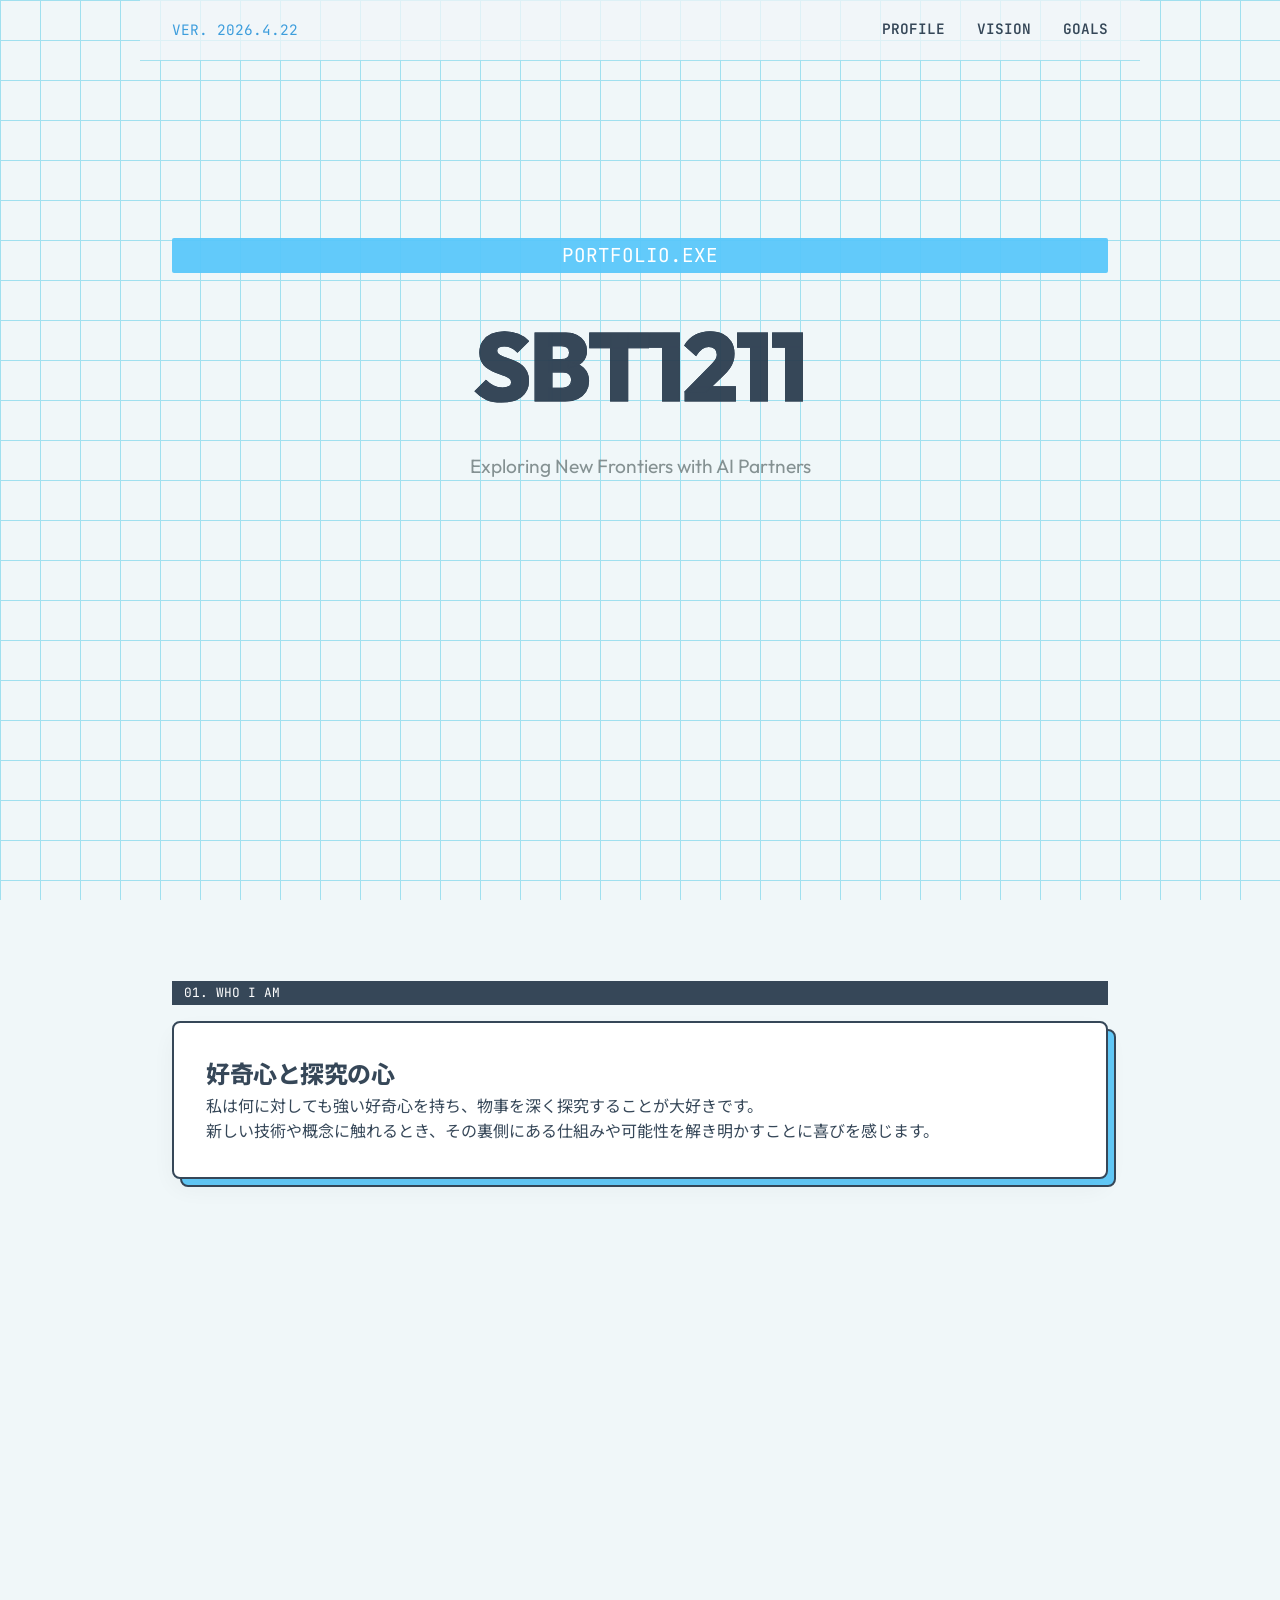
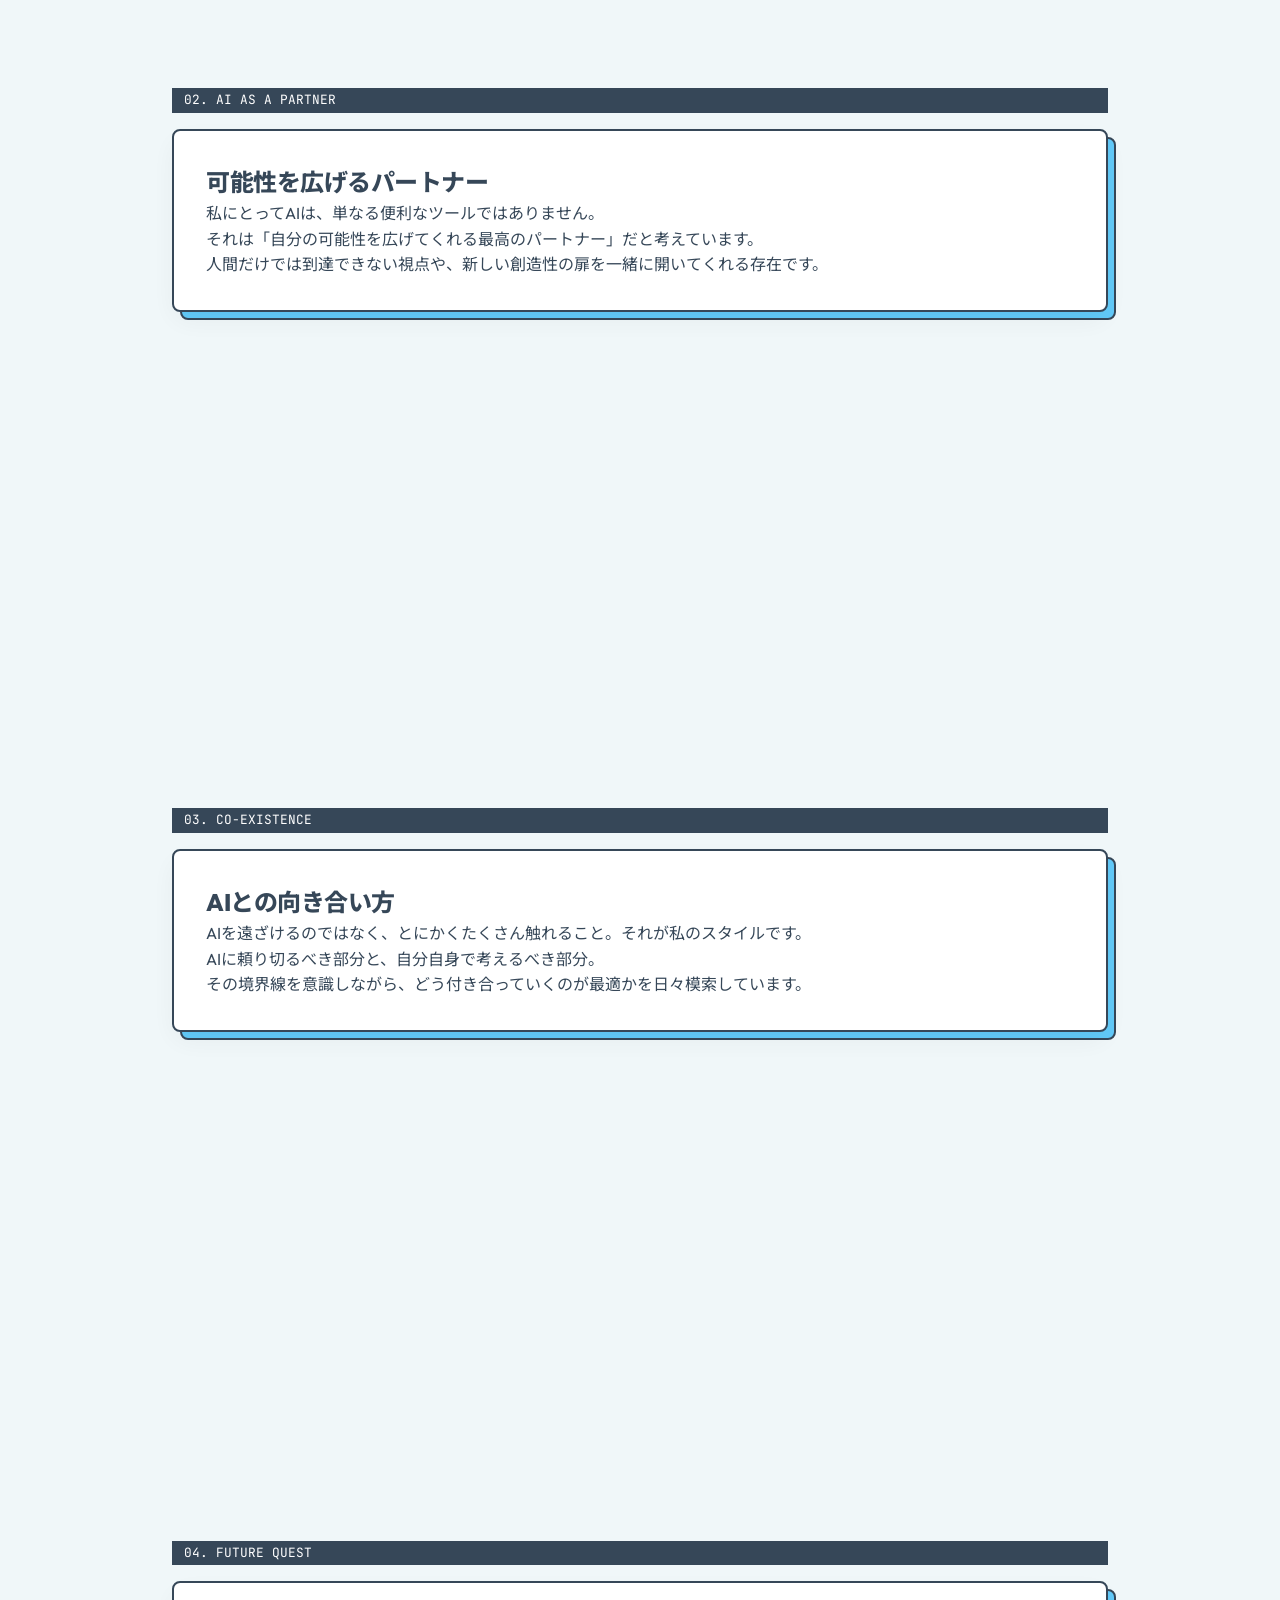
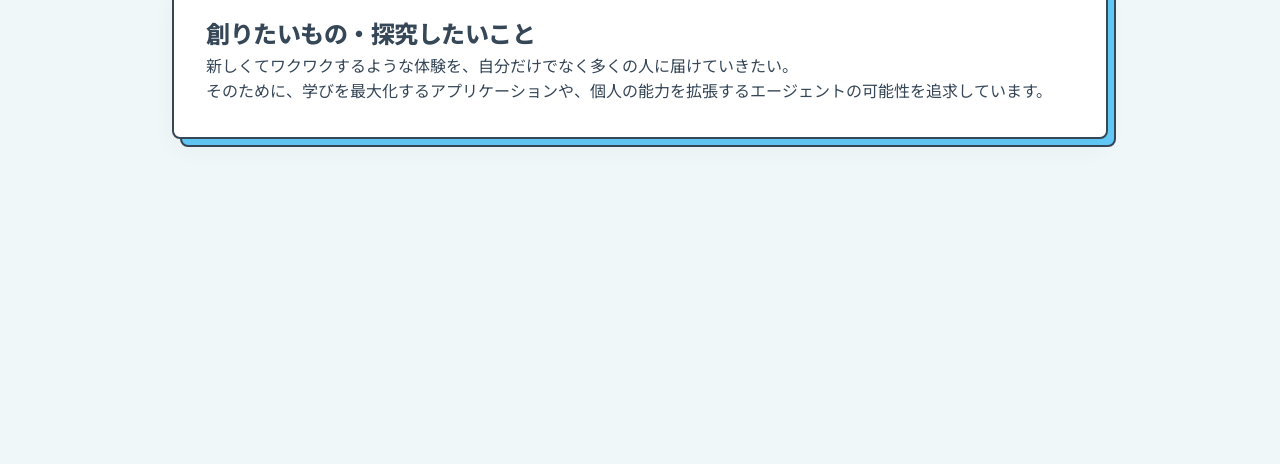
==== index.html @ 9dcd373a "Initial commit" ====
<!DOCTYPE html>
<html lang="ja">
<head>
    <meta charset="UTF-8">
    <meta name="viewport" content="width=device-width, initial-scale=1.0">
    <title>sbt1211 | Exploring the Future with AI</title>
    <link rel="stylesheet" href="index.css">
</head>
<body>

    <nav class="container">
        <div class="nav-inner">
            <span class="mono">VER. 2026.4.22</span>
            <div class="nav-links">
                <a href="#profile" class="mono">PROFILE</a>
                <a href="#vision" class="mono">VISION</a>
                <a href="#goals" class="mono">GOALS</a>
            </div>
        </div>
    </nav>

    <main class="container">
        <!-- Hero Section -->
        <section class="hero reveal">
            <p class="mono">PORTFOLIO.EXE</p>
            <h1>sbt1211</h1>
            <p>Exploring New Frontiers with AI Partners</p>
        </section>

        <!-- Profile Section -->
        <section id="profile" class="reveal">
            <div class="section-tag mono">01. Who I Am</div>
            <div class="card">
                <h2>好奇心と探究の心</h2>
                <p>
                    私は何に対しても強い好奇心を持ち、物事を深く探究することが大好きです。<br>
                    新しい技術や概念に触れるとき、その裏側にある仕組みや可能性を解き明かすことに喜びを感じます。
                </p>
            </div>
        </section>

        <!-- AI Vision Section -->
        <section id="vision" class="reveal">
            <div class="section-tag mono">02. AI as a Partner</div>
            <div class="card">
                <h2>可能性を広げるパートナー</h2>
                <p>
                    私にとってAIは、単なる便利なツールではありません。<br>
                    それは「自分の可能性を広げてくれる最高のパートナー」だと考えています。<br>
                    人間だけでは到達できない視点や、新しい創造性の扉を一緒に開いてくれる存在です。
                </p>
            </div>
        </section>

        <!-- Interaction Section -->
        <section id="interaction" class="reveal">
            <div class="section-tag mono">03. Co-existence</div>
            <div class="card">
                <h2>AIとの向き合い方</h2>
                <p>
                    AIを遠ざけるのではなく、とにかくたくさん触れること。それが私のスタイルです。<br>
                    AIに頼り切るべき部分と、自分自身で考えるべき部分。<br>
                    その境界線を意識しながら、どう付き合っていくのが最適かを日々模索しています。
                </p>
            </div>
        </section>

        <!-- Goals Section -->
        <section id="goals" class="reveal">
            <div class="section-tag mono">04. Future Quest</div>
            <div class="card">
                <h2>創りたいもの・探究したいこと</h2>
                <p>
                    新しくてワクワクするような体験を、自分だけでなく多くの人に届けていきたい。<br>
                    そのために、学びを最大化するアプリケーションや、個人の能力を拡張するエージェントの可能性を追求しています。
                </p>
            </div>
        </section>
    </main>

    <footer class="container reveal">
        <p class="mono">© 2026 sbt1211 // STAY CURIOUS.</p>
    </footer>

    <script src="main.js"></script>
</body>
</html>
---- index.css ----
@import url('https://fonts.googleapis.com/css2?family=Outfit:wght@300;400;600;800&family=Noto+Sans+JP:wght@300;400;700&family=JetBrains+Mono&display=swap');

:root {
    /* Color Palette */
    --primary: #5ac8fa; /* 明るい水色 */
    --primary-light: #a0e0ef;
    --primary-dark: #3498db;
    --bg-color: #f0f7f9;
    --card-bg: #ffffff;
    --text-main: #2c3e50;
    --text-muted: #7f8c8d;
    --accent: #ff6b6b; /* アクセントカラー（控えめに使用） */
    
    /* Spacing */
    --space-sm: 1rem;
    --space-md: 2rem;
    --space-lg: 4rem;
    
    /* Borders & Shadows */
    --radius: 8px;
    --shadow: 0 10px 30px rgba(0, 0, 0, 0.05);
    --border-retro: 2px solid var(--text-main);
}

* {
    margin: 0;
    padding: 0;
    box-sizing: border-box;
}

body {
    font-family: 'Outfit', 'Noto Sans JP', sans-serif;
    background-color: var(--bg-color);
    color: var(--text-main);
    line-height: 1.6;
    overflow-x: hidden;
    /* レトロなグリッド背景演出 */
    background-image: 
        linear-gradient(var(--primary-light) 1px, transparent 1px),
        linear-gradient(90deg, var(--primary-light) 1px, transparent 1px);
    background-size: 40px 40px;
    background-attachment: fixed;
    opacity: 0.95;
}

/* Scroll Animation Classes */
.reveal {
    opacity: 0;
    transform: translateY(30px);
    transition: all 0.8s cubic-bezier(0.22, 1, 0.36, 1);
}

.reveal.active {
    opacity: 1;
    transform: translateY(0);
}

/* Layout */
.container {
    max-width: 1000px;
    margin: 0 auto;
    padding: 0 var(--space-md);
}

section {
    padding: var(--space-lg) 0;
    min-height: 80vh;
    display: flex;
    flex-direction: column;
    justify-content: center;
}

/* Typography */
h1, h2, h3 {
    font-weight: 800;
    letter-spacing: -0.02em;
}

.mono {
    font-family: 'JetBrains Mono', monospace;
    font-size: 0.9rem;
    color: var(--primary-dark);
}

/* Components */
.card {
    background: var(--card-bg);
    padding: var(--space-md);
    border-radius: var(--radius);
    box-shadow: var(--shadow);
    border: var(--border-retro);
    position: relative;
}

.card::after {
    content: '';
    position: absolute;
    top: 6px;
    left: 6px;
    width: 100%;
    height: 100%;
    background: var(--primary);
    z-index: -1;
    border-radius: var(--radius);
    border: var(--border-retro);
}

/* Navigation */
nav {
    position: fixed;
    top: 0;
    left: 0;
    right: 0;
    z-index: 100;
    background: rgba(240, 247, 249, 0.8);
    backdrop-filter: blur(10px);
    border-bottom: 1px solid var(--primary-light);
}

.nav-inner {
    height: 60px;
    display: flex;
    justify-content: space-between;
    align-items: center;
}

.nav-links {
    display: flex;
    gap: var(--space-md);
}

.nav-links a {
    text-decoration: none;
    color: var(--text-main);
    font-weight: 600;
    position: relative;
    padding-bottom: 2px;
}

.nav-links a::after {
    content: '';
    position: absolute;
    bottom: 0;
    left: 0;
    width: 0;
    height: 2px;
    background: var(--primary);
    transition: width 0.3s ease;
}

.nav-links a:hover::after {
    width: 100%;
}

/* Hero Section */
.hero {
    text-align: center;
    background: transparent;
    transition: transform 0.1s ease-out; /* JS用の微細な動き */
}

.hero p.mono {
    background: var(--primary);
    color: white;
    display: inline-block;
    padding: 2px 8px;
    margin-bottom: 1rem;
    border-radius: 2px;
}

.hero h1 {
    font-size: clamp(3rem, 10vw, 6rem);
    color: var(--text-main);
    text-transform: uppercase;
    margin-bottom: 0.5rem;
    -webkit-text-stroke: 1px var(--text-main);
    color: transparent;
    background: linear-gradient(to bottom, var(--text-main) 50%, transparent 50%);
    background-size: 100% 200%;
    background-clip: text;
    transition: background-position 0.5s ease;
}

.hero:hover h1 {
    background-position: 0 -100%;
    color: var(--text-main);
}

.hero p {
    font-size: 1.2rem;
    color: var(--text-muted);
}

/* Section Title */
.section-tag {
    display: inline-block;
    background: var(--text-main);
    color: #fff;
    padding: 2px 12px;
    font-size: 0.8rem;
    margin-bottom: 1rem;
    text-transform: uppercase;
}

/* Footer */
footer {
    text-align: center;
    padding: var(--space-lg) 0;
    border-top: 1px solid var(--primary-light);
    margin-top: var(--space-lg);
}

/* Scroll Animation Enhancement */
.reveal {
    opacity: 0;
    transform: translateY(40px) scale(0.98);
    transition: all 1s cubic-bezier(0.16, 1, 0.3, 1);
}

.reveal.active {
    opacity: 1;
    transform: translateY(0) scale(1);
}

/* Card Hover Animation */
.card {
    transition: transform 0.3s ease;
}

.card:hover {
    transform: translate(-4px, -4px);
}

/* Responsive */
@media (max-width: 768px) {
    section {
        padding: var(--space-md) 0;
        min-height: auto;
    }
    .card::after {
        display: none;
    }
    .hero h1 {
        font-size: 4rem;
    }
}
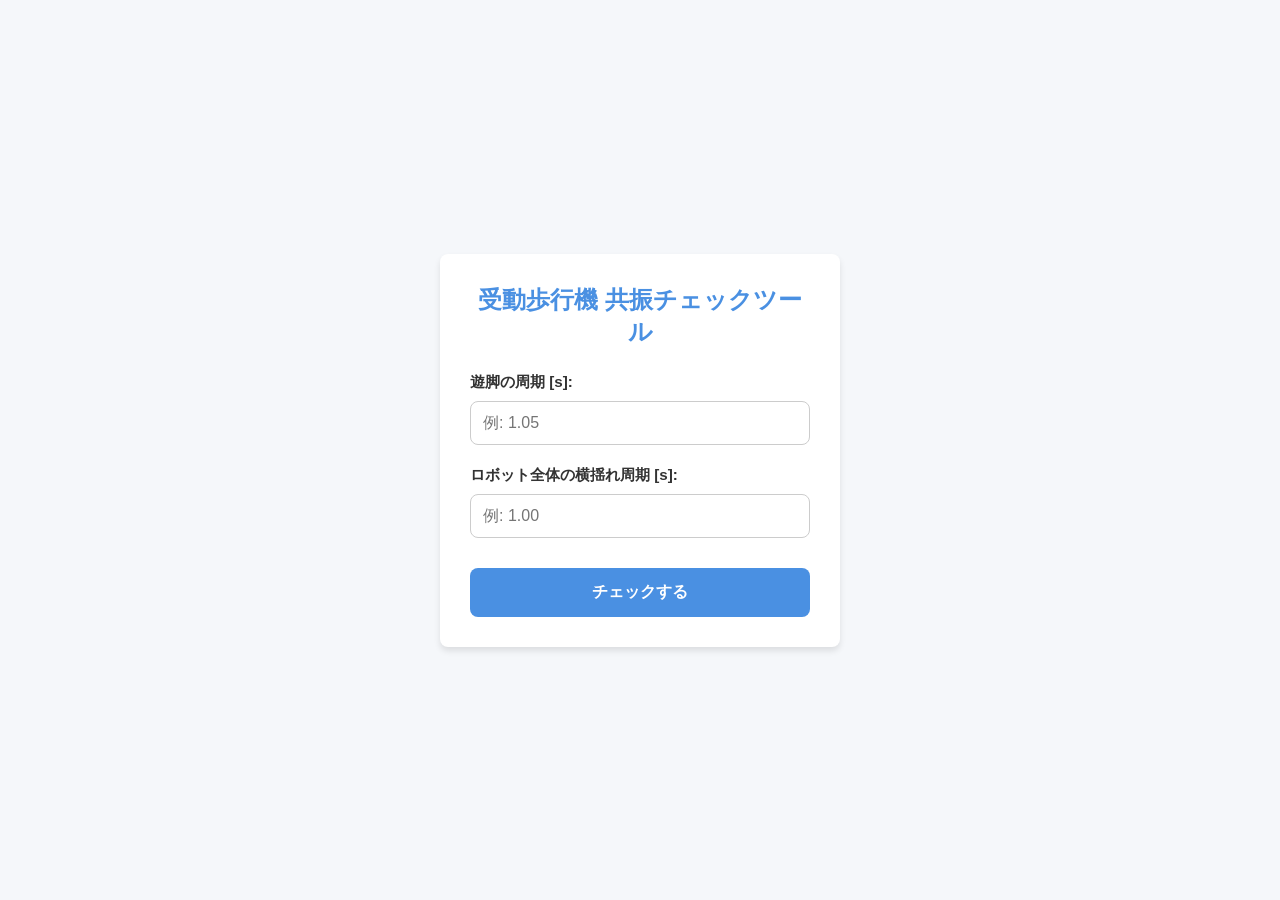
==== commit b03f0cab: "Initial commit" ====
--- a/index.html
+++ b/index.html
@@ -3,85 +3,31 @@
 <head>
     <meta charset="UTF-8">
     <meta name="viewport" content="width=device-width, initial-scale=1.0">
-    <title>sbt1211 | Exploring the Future with AI</title>
+    <title>受動歩行機 共振チェックツール</title>
     <link rel="stylesheet" href="index.css">
 </head>
 <body>
-
-    <nav class="container">
-        <div class="nav-inner">
-            <span class="mono">VER. 2026.4.22</span>
-            <div class="nav-links">
-                <a href="#profile" class="mono">PROFILE</a>
-                <a href="#vision" class="mono">VISION</a>
-                <a href="#goals" class="mono">GOALS</a>
-            </div>
+    <div class="container">
+        <h1>受動歩行機 共振チェックツール</h1>
+        
+        <div class="input-group">
+            <label for="swingPeriod">遊脚の周期 [s]:</label>
+            <input type="number" id="swingPeriod" step="0.01" min="0" placeholder="例: 1.05">
         </div>
-    </nav>
-
-    <main class="container">
-        <!-- Hero Section -->
-        <section class="hero reveal">
-            <p class="mono">PORTFOLIO.EXE</p>
-            <h1>sbt1211</h1>
-            <p>Exploring New Frontiers with AI Partners</p>
-        </section>
-
-        <!-- Profile Section -->
-        <section id="profile" class="reveal">
-            <div class="section-tag mono">01. Who I Am</div>
-            <div class="card">
-                <h2>好奇心と探究の心</h2>
-                <p>
-                    私は何に対しても強い好奇心を持ち、物事を深く探究することが大好きです。<br>
-                    新しい技術や概念に触れるとき、その裏側にある仕組みや可能性を解き明かすことに喜びを感じます。
-                </p>
-            </div>
-        </section>
-
-        <!-- AI Vision Section -->
-        <section id="vision" class="reveal">
-            <div class="section-tag mono">02. AI as a Partner</div>
-            <div class="card">
-                <h2>可能性を広げるパートナー</h2>
-                <p>
-                    私にとってAIは、単なる便利なツールではありません。<br>
-                    それは「自分の可能性を広げてくれる最高のパートナー」だと考えています。<br>
-                    人間だけでは到達できない視点や、新しい創造性の扉を一緒に開いてくれる存在です。
-                </p>
-            </div>
-        </section>
-
-        <!-- Interaction Section -->
-        <section id="interaction" class="reveal">
-            <div class="section-tag mono">03. Co-existence</div>
-            <div class="card">
-                <h2>AIとの向き合い方</h2>
-                <p>
-                    AIを遠ざけるのではなく、とにかくたくさん触れること。それが私のスタイルです。<br>
-                    AIに頼り切るべき部分と、自分自身で考えるべき部分。<br>
-                    その境界線を意識しながら、どう付き合っていくのが最適かを日々模索しています。
-                </p>
-            </div>
-        </section>
-
-        <!-- Goals Section -->
-        <section id="goals" class="reveal">
-            <div class="section-tag mono">04. Future Quest</div>
-            <div class="card">
-                <h2>創りたいもの・探究したいこと</h2>
-                <p>
-                    新しくてワクワクするような体験を、自分だけでなく多くの人に届けていきたい。<br>
-                    そのために、学びを最大化するアプリケーションや、個人の能力を拡張するエージェントの可能性を追求しています。
-                </p>
-            </div>
-        </section>
-    </main>
-
-    <footer class="container reveal">
-        <p class="mono">© 2026 sbt1211 // STAY CURIOUS.</p>
-    </footer>
-
+        
+        <div class="input-group">
+            <label for="rollPeriod">ロボット全体の横揺れ周期 [s]:</label>
+            <input type="number" id="rollPeriod" step="0.01" min="0" placeholder="例: 1.00">
+        </div>
+        
+        <button id="checkButton">チェックする</button>
+        
+        <div id="resultArea" class="result-area hidden">
+            <p>周期の差: <span id="diffValue"></span> 秒</p>
+            <p id="message" class="message"></p>
+        </div>
+    </div>
+    
     <script src="main.js"></script>
 </body>
 </html>
--- a/index.css
+++ b/index.css
@@ -1,246 +1,119 @@
-@import url('https://fonts.googleapis.com/css2?family=Outfit:wght@300;400;600;800&family=Noto+Sans+JP:wght@300;400;700&family=JetBrains+Mono&display=swap');
-
 :root {
-    /* Color Palette */
-    --primary: #5ac8fa; /* 明るい水色 */
-    --primary-light: #a0e0ef;
-    --primary-dark: #3498db;
-    --bg-color: #f0f7f9;
-    --card-bg: #ffffff;
-    --text-main: #2c3e50;
-    --text-muted: #7f8c8d;
-    --accent: #ff6b6b; /* アクセントカラー（控えめに使用） */
-    
-    /* Spacing */
-    --space-sm: 1rem;
-    --space-md: 2rem;
-    --space-lg: 4rem;
-    
-    /* Borders & Shadows */
-    --radius: 8px;
-    --shadow: 0 10px 30px rgba(0, 0, 0, 0.05);
-    --border-retro: 2px solid var(--text-main);
+    --primary-color: #4a90e2;
+    --background-color: #f5f7fa;
+    --card-background: #ffffff;
+    --text-color: #333333;
+    --border-radius: 8px;
+    --warning-color: #e74c3c;
+    --safe-color: #2ecc71;
 }
 
 * {
+    box-sizing: border-box;
     margin: 0;
     padding: 0;
-    box-sizing: border-box;
 }
 
 body {
-    font-family: 'Outfit', 'Noto Sans JP', sans-serif;
-    background-color: var(--bg-color);
-    color: var(--text-main);
-    line-height: 1.6;
-    overflow-x: hidden;
-    /* レトロなグリッド背景演出 */
-    background-image: 
-        linear-gradient(var(--primary-light) 1px, transparent 1px),
-        linear-gradient(90deg, var(--primary-light) 1px, transparent 1px);
-    background-size: 40px 40px;
-    background-attachment: fixed;
-    opacity: 0.95;
+    font-family: 'Helvetica Neue', Arial, 'Hiragino Kaku Gothic ProN', 'Hiragino Sans', Meiryo, sans-serif;
+    background-color: var(--background-color);
+    color: var(--text-color);
+    display: flex;
+    justify-content: center;
+    align-items: center;
+    min-height: 100vh;
+    padding: 20px;
 }
 
-/* Scroll Animation Classes */
-.reveal {
-    opacity: 0;
-    transform: translateY(30px);
-    transition: all 0.8s cubic-bezier(0.22, 1, 0.36, 1);
+.container {
+    background-color: var(--card-background);
+    padding: 30px;
+    border-radius: var(--border-radius);
+    box-shadow: 0 4px 6px rgba(0, 0, 0, 0.1);
+    width: 100%;
+    max-width: 400px;
 }
 
-.reveal.active {
-    opacity: 1;
-    transform: translateY(0);
+h1 {
+    font-size: 1.5rem;
+    text-align: center;
+    margin-bottom: 24px;
+    color: var(--primary-color);
 }
 
-/* Layout */
-.container {
-    max-width: 1000px;
-    margin: 0 auto;
-    padding: 0 var(--space-md);
+.input-group {
+    margin-bottom: 20px;
 }
 
-section {
-    padding: var(--space-lg) 0;
-    min-height: 80vh;
-    display: flex;
-    flex-direction: column;
-    justify-content: center;
+label {
+    display: block;
+    margin-bottom: 8px;
+    font-weight: bold;
+    font-size: 0.95rem;
 }
 
-/* Typography */
-h1, h2, h3 {
-    font-weight: 800;
-    letter-spacing: -0.02em;
+input[type="number"] {
+    width: 100%;
+    padding: 12px;
+    border: 1px solid #ccc;
+    border-radius: var(--border-radius);
+    font-size: 1rem;
+    transition: border-color 0.3s ease;
 }
 
-.mono {
-    font-family: 'JetBrains Mono', monospace;
-    font-size: 0.9rem;
-    color: var(--primary-dark);
+input[type="number"]:focus {
+    outline: none;
+    border-color: var(--primary-color);
+    box-shadow: 0 0 0 2px rgba(74, 144, 226, 0.2);
 }
 
-/* Components */
-.card {
-    background: var(--card-bg);
-    padding: var(--space-md);
-    border-radius: var(--radius);
-    box-shadow: var(--shadow);
-    border: var(--border-retro);
-    position: relative;
+button {
+    width: 100%;
+    padding: 14px;
+    background-color: var(--primary-color);
+    color: white;
+    border: none;
+    border-radius: var(--border-radius);
+    font-size: 1rem;
+    font-weight: bold;
+    cursor: pointer;
+    transition: background-color 0.3s ease;
+    margin-top: 10px;
 }
 
-.card::after {
-    content: '';
-    position: absolute;
-    top: 6px;
-    left: 6px;
-    width: 100%;
-    height: 100%;
-    background: var(--primary);
-    z-index: -1;
-    border-radius: var(--radius);
-    border: var(--border-retro);
+button:hover {
+    background-color: #357abd;
 }
 
-/* Navigation */
-nav {
-    position: fixed;
-    top: 0;
-    left: 0;
-    right: 0;
-    z-index: 100;
-    background: rgba(240, 247, 249, 0.8);
-    backdrop-filter: blur(10px);
-    border-bottom: 1px solid var(--primary-light);
+.result-area {
+    margin-top: 24px;
+    padding: 20px;
+    border-radius: var(--border-radius);
+    background-color: #f8f9fa;
+    border-left: 4px solid var(--primary-color);
 }
 
-.nav-inner {
-    height: 60px;
-    display: flex;
-    justify-content: space-between;
-    align-items: center;
+.result-area.hidden {
+    display: none;
 }
 
-.nav-links {
-    display: flex;
-    gap: var(--space-md);
+.result-area p {
+    margin-bottom: 10px;
+    font-size: 1.05rem;
 }
 
-.nav-links a {
-    text-decoration: none;
-    color: var(--text-main);
-    font-weight: 600;
-    position: relative;
-    padding-bottom: 2px;
+.result-area p:last-child {
+    margin-bottom: 0;
 }
 
-.nav-links a::after {
-    content: '';
-    position: absolute;
-    bottom: 0;
-    left: 0;
-    width: 0;
-    height: 2px;
-    background: var(--primary);
-    transition: width 0.3s ease;
+.message {
+    font-weight: bold;
 }
 
-.nav-links a:hover::after {
-    width: 100%;
+.message.warning {
+    color: var(--warning-color);
 }
 
-/* Hero Section */
-.hero {
-    text-align: center;
-    background: transparent;
-    transition: transform 0.1s ease-out; /* JS用の微細な動き */
+.message.safe {
+    color: var(--text-color);
 }
-
-.hero p.mono {
-    background: var(--primary);
-    color: white;
-    display: inline-block;
-    padding: 2px 8px;
-    margin-bottom: 1rem;
-    border-radius: 2px;
-}
-
-.hero h1 {
-    font-size: clamp(3rem, 10vw, 6rem);
-    color: var(--text-main);
-    text-transform: uppercase;
-    margin-bottom: 0.5rem;
-    -webkit-text-stroke: 1px var(--text-main);
-    color: transparent;
-    background: linear-gradient(to bottom, var(--text-main) 50%, transparent 50%);
-    background-size: 100% 200%;
-    background-clip: text;
-    transition: background-position 0.5s ease;
-}
-
-.hero:hover h1 {
-    background-position: 0 -100%;
-    color: var(--text-main);
-}
-
-.hero p {
-    font-size: 1.2rem;
-    color: var(--text-muted);
-}
-
-/* Section Title */
-.section-tag {
-    display: inline-block;
-    background: var(--text-main);
-    color: #fff;
-    padding: 2px 12px;
-    font-size: 0.8rem;
-    margin-bottom: 1rem;
-    text-transform: uppercase;
-}
-
-/* Footer */
-footer {
-    text-align: center;
-    padding: var(--space-lg) 0;
-    border-top: 1px solid var(--primary-light);
-    margin-top: var(--space-lg);
-}
-
-/* Scroll Animation Enhancement */
-.reveal {
-    opacity: 0;
-    transform: translateY(40px) scale(0.98);
-    transition: all 1s cubic-bezier(0.16, 1, 0.3, 1);
-}
-
-.reveal.active {
-    opacity: 1;
-    transform: translateY(0) scale(1);
-}
-
-/* Card Hover Animation */
-.card {
-    transition: transform 0.3s ease;
-}
-
-.card:hover {
-    transform: translate(-4px, -4px);
-}
-
-/* Responsive */
-@media (max-width: 768px) {
-    section {
-        padding: var(--space-md) 0;
-        min-height: auto;
-    }
-    .card::after {
-        display: none;
-    }
-    .hero h1 {
-        font-size: 4rem;
-    }
-}
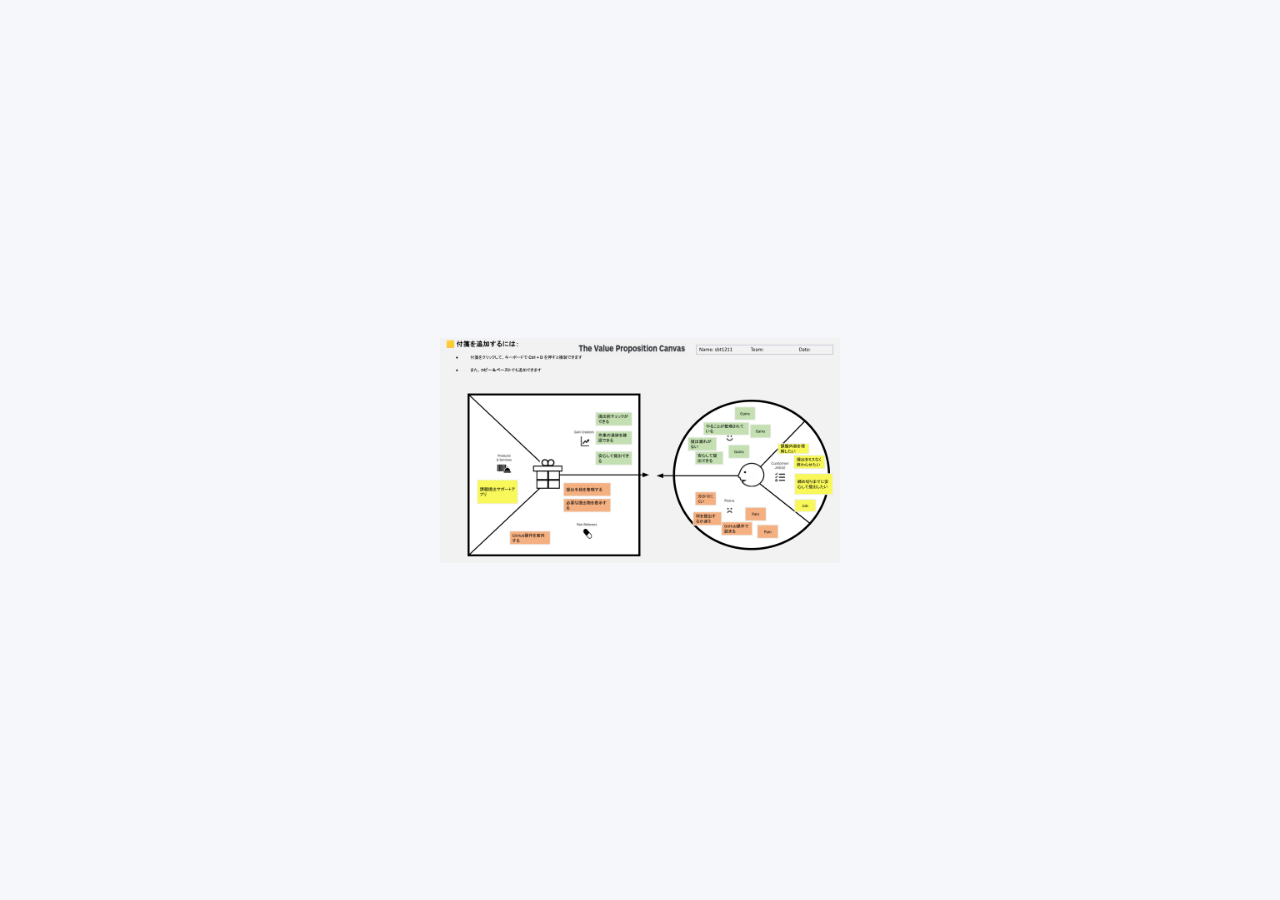
==== commit bf2faa7e: "remove old tool" ====
--- a/index.html
+++ b/index.html
@@ -1,33 +1,16 @@
 <!DOCTYPE html>
 <html lang="ja">
+
 <head>
     <meta charset="UTF-8">
     <meta name="viewport" content="width=device-width, initial-scale=1.0">
-    <title>受動歩行機 共振チェックツール</title>
+    <title>第三回課題</title>
     <link rel="stylesheet" href="index.css">
 </head>
+
 <body>
-    <div class="container">
-        <h1>受動歩行機 共振チェックツール</h1>
-        
-        <div class="input-group">
-            <label for="swingPeriod">遊脚の周期 [s]:</label>
-            <input type="number" id="swingPeriod" step="0.01" min="0" placeholder="例: 1.05">
-        </div>
-        
-        <div class="input-group">
-            <label for="rollPeriod">ロボット全体の横揺れ周期 [s]:</label>
-            <input type="number" id="rollPeriod" step="0.01" min="0" placeholder="例: 1.00">
-        </div>
-        
-        <button id="checkButton">チェックする</button>
-        
-        <div id="resultArea" class="result-area hidden">
-            <p>周期の差: <span id="diffValue"></span> 秒</p>
-            <p id="message" class="message"></p>
-        </div>
-    </div>
-    
+    <img src="assets/vpc-v1.png" width="400">
     <script src="main.js"></script>
 </body>
-</html>
+
+</html>
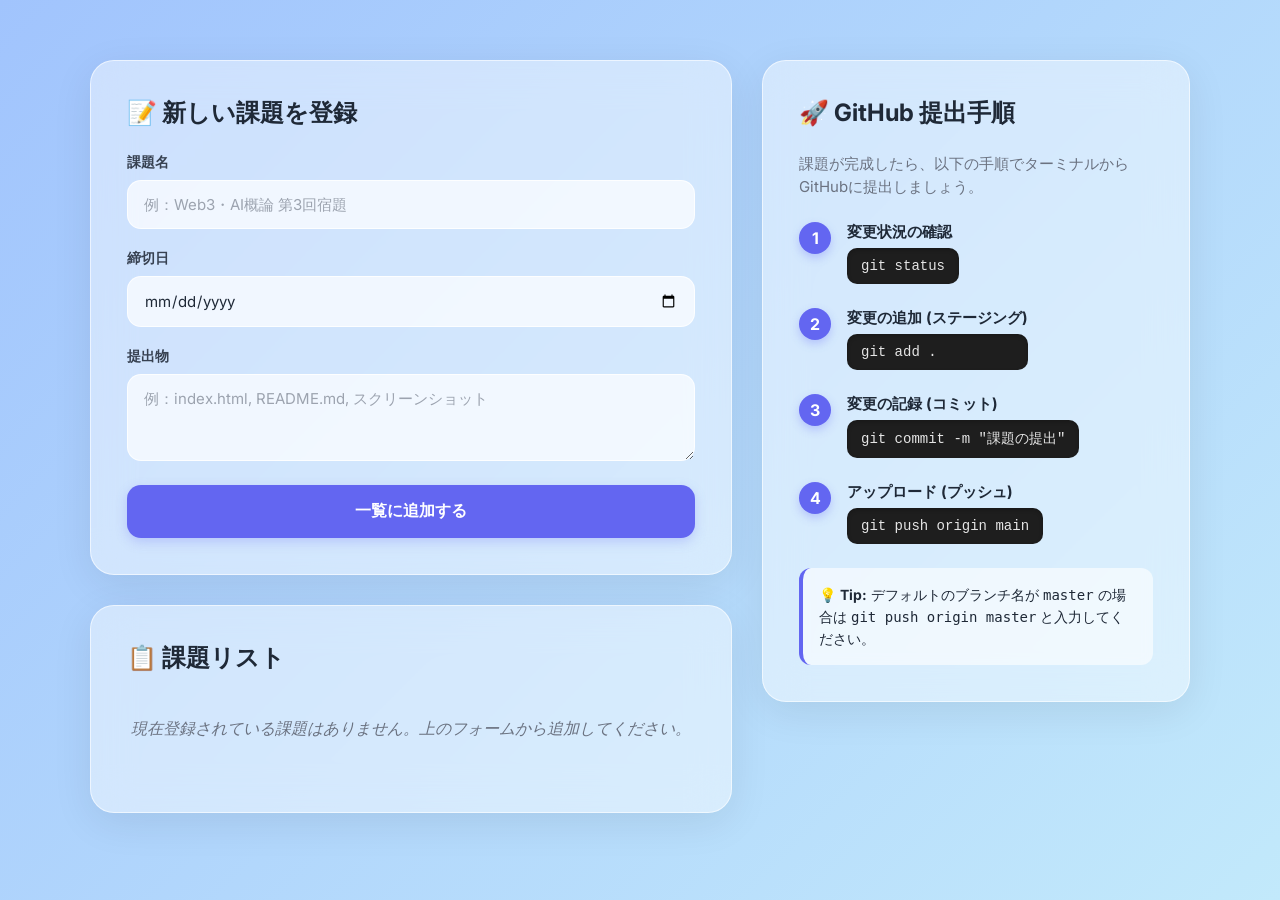
==== commit 7043e7c6: "feat: 課題提出サポートアプリを追加" ====
--- a/index.html
+++ b/index.html
@@ -1,16 +1,377 @@
 <!DOCTYPE html>
 <html lang="ja">
-
 <head>
-    <meta charset="UTF-8">
-    <meta name="viewport" content="width=device-width, initial-scale=1.0">
-    <title>第三回課題</title>
-    <link rel="stylesheet" href="index.css">
+  <meta charset="UTF-8">
+  <meta name="viewport" content="width=device-width, initial-scale=1.0">
+  <title>課題提出サポートアプリ</title>
+  <link href="https://fonts.googleapis.com/css2?family=Inter:wght@400;500;600;700&display=swap" rel="stylesheet">
+  <style>
+    :root {
+      --primary: #6366F1;
+      --primary-hover: #4F46E5;
+      --text-main: #1F2937;
+      --text-light: #6B7280;
+      --bg-gradient-1: #c2e9fb;
+      --bg-gradient-2: #a1c4fd;
+    }
+    
+    body {
+      margin: 0;
+      font-family: 'Inter', sans-serif;
+      background: linear-gradient(135deg, var(--bg-gradient-2) 0%, var(--bg-gradient-1) 100%);
+      min-height: 100vh;
+      display: flex;
+      justify-content: center;
+      padding: 60px 20px;
+      color: var(--text-main);
+      box-sizing: border-box;
+    }
+
+    .container {
+      max-width: 1100px;
+      width: 100%;
+      display: grid;
+      grid-template-columns: 1.2fr 0.8fr;
+      gap: 30px;
+    }
+
+    @media (max-width: 850px) {
+      .container {
+        grid-template-columns: 1fr;
+      }
+    }
+
+    .glass-panel {
+      background: rgba(255, 255, 255, 0.45);
+      backdrop-filter: blur(20px);
+      -webkit-backdrop-filter: blur(20px);
+      border-radius: 24px;
+      border: 1px solid rgba(255, 255, 255, 0.6);
+      padding: 36px;
+      box-shadow: 0 10px 40px rgba(0, 0, 0, 0.08);
+    }
+
+    h2 {
+      margin-top: 0;
+      font-weight: 700;
+      font-size: 24px;
+      margin-bottom: 24px;
+      display: flex;
+      align-items: center;
+      gap: 8px;
+    }
+
+    label {
+      display: block;
+      font-weight: 600;
+      margin-bottom: 8px;
+      font-size: 14px;
+      color: #374151;
+    }
+
+    input, textarea {
+      width: 100%;
+      padding: 14px 16px;
+      border-radius: 14px;
+      border: 1px solid rgba(255, 255, 255, 0.8);
+      background: rgba(255, 255, 255, 0.7);
+      font-family: inherit;
+      margin-bottom: 20px;
+      box-sizing: border-box;
+      font-size: 15px;
+      transition: all 0.3s ease;
+      color: var(--text-main);
+    }
+
+    input:focus, textarea:focus {
+      outline: none;
+      background: rgba(255, 255, 255, 0.95);
+      border-color: var(--primary);
+      box-shadow: 0 0 0 4px rgba(99, 102, 241, 0.15);
+    }
+    
+    input::placeholder, textarea::placeholder {
+      color: #9CA3AF;
+    }
+
+    button {
+      background: var(--primary);
+      color: white;
+      border: none;
+      padding: 16px 24px;
+      border-radius: 14px;
+      font-weight: 600;
+      font-size: 16px;
+      cursor: pointer;
+      width: 100%;
+      transition: all 0.3s cubic-bezier(0.4, 0, 0.2, 1);
+      box-shadow: 0 4px 12px rgba(99, 102, 241, 0.25);
+    }
+
+    button:hover {
+      background: var(--primary-hover);
+      transform: translateY(-2px);
+      box-shadow: 0 6px 16px rgba(99, 102, 241, 0.35);
+    }
+
+    .task-item {
+      background: rgba(255, 255, 255, 0.8);
+      border-radius: 16px;
+      padding: 20px;
+      margin-bottom: 16px;
+      display: flex;
+      align-items: flex-start;
+      gap: 16px;
+      transition: all 0.3s ease;
+      animation: slideIn 0.4s cubic-bezier(0.16, 1, 0.3, 1) forwards;
+      border: 1px solid rgba(255, 255, 255, 0.9);
+      box-shadow: 0 4px 15px rgba(0, 0, 0, 0.03);
+    }
+
+    .task-item:hover {
+      transform: translateY(-2px);
+      box-shadow: 0 6px 20px rgba(0, 0, 0, 0.06);
+    }
+
+    @keyframes slideIn {
+      from { opacity: 0; transform: translateY(15px); }
+      to { opacity: 1; transform: translateY(0); }
+    }
+
+    .task-item.completed {
+      opacity: 0.6;
+      background: rgba(255, 255, 255, 0.5);
+    }
+
+    .task-item.completed .task-title {
+      text-decoration: line-through;
+      color: var(--text-light);
+    }
+
+    .task-checkbox {
+      width: 26px;
+      height: 26px;
+      cursor: pointer;
+      accent-color: var(--primary);
+      margin-top: 2px;
+      flex-shrink: 0;
+    }
+
+    .task-content {
+      flex: 1;
+      word-break: break-word;
+    }
+
+    .task-title {
+      font-weight: 700;
+      font-size: 18px;
+      margin-bottom: 8px;
+      line-height: 1.4;
+    }
+
+    .task-meta {
+      font-size: 14px;
+      color: var(--text-light);
+      margin-bottom: 6px;
+      display: flex;
+      align-items: center;
+      gap: 6px;
+    }
+
+    .empty-msg {
+      text-align: center;
+      color: var(--text-light);
+      font-style: italic;
+      padding: 20px 0;
+    }
+
+    .github-step {
+      display: flex;
+      gap: 16px;
+      margin-bottom: 24px;
+    }
+
+    .step-number {
+      background: var(--primary);
+      color: white;
+      width: 32px;
+      height: 32px;
+      border-radius: 50%;
+      display: flex;
+      align-items: center;
+      justify-content: center;
+      font-weight: 700;
+      flex-shrink: 0;
+      box-shadow: 0 4px 10px rgba(99, 102, 241, 0.3);
+    }
+
+    .step-content strong {
+      display: block;
+      margin-bottom: 6px;
+      font-size: 15px;
+    }
+
+    .step-code {
+      background: #1e1e1e;
+      color: #e5e5e5;
+      padding: 10px 14px;
+      border-radius: 10px;
+      font-family: 'Courier New', Courier, monospace;
+      font-size: 14px;
+      display: inline-block;
+      width: 100%;
+      box-sizing: border-box;
+      box-shadow: inset 0 2px 4px rgba(0,0,0,0.2);
+    }
+
+    .github-tip {
+      background: rgba(255, 255, 255, 0.6);
+      padding: 16px;
+      border-radius: 12px;
+      font-size: 14px;
+      margin-top: 24px;
+      border-left: 4px solid var(--primary);
+      line-height: 1.5;
+    }
+  </style>
 </head>
-
 <body>
-    <img src="assets/vpc-v1.png" width="400">
-    <script src="main.js"></script>
+
+  <div class="container">
+    <!-- Left Column: Form & Task List -->
+    <div class="main-content">
+      <div class="glass-panel" style="margin-bottom: 30px;">
+        <h2>📝 新しい課題を登録</h2>
+        <form id="task-form">
+          <label for="task-name">課題名</label>
+          <input type="text" id="task-name" placeholder="例：Web3・AI概論 第3回宿題" required>
+          
+          <label for="task-date">締切日</label>
+          <input type="date" id="task-date" required>
+          
+          <label for="task-deliverables">提出物</label>
+          <textarea id="task-deliverables" placeholder="例：index.html, README.md, スクリーンショット" rows="3" required></textarea>
+          
+          <button type="submit">一覧に追加する</button>
+        </form>
+      </div>
+
+      <div class="glass-panel">
+        <h2>📋 課題リスト</h2>
+        <div id="task-list">
+          <p class="empty-msg" id="empty-msg">現在登録されている課題はありません。上のフォームから追加してください。</p>
+        </div>
+      </div>
+    </div>
+
+    <!-- Right Column: GitHub Instructions -->
+    <div class="side-content">
+      <div class="glass-panel">
+        <h2>🚀 GitHub 提出手順</h2>
+        <p style="color: var(--text-light); margin-bottom: 24px; font-size: 15px; line-height: 1.5;">
+          課題が完成したら、以下の手順でターミナルからGitHubに提出しましょう。
+        </p>
+        
+        <div class="github-step">
+          <div class="step-number">1</div>
+          <div class="step-content">
+            <strong>変更状況の確認</strong>
+            <div class="step-code">git status</div>
+          </div>
+        </div>
+        
+        <div class="github-step">
+          <div class="step-number">2</div>
+          <div class="step-content">
+            <strong>変更の追加 (ステージング)</strong>
+            <div class="step-code">git add .</div>
+          </div>
+        </div>
+
+        <div class="github-step">
+          <div class="step-number">3</div>
+          <div class="step-content">
+            <strong>変更の記録 (コミット)</strong>
+            <div class="step-code">git commit -m "課題の提出"</div>
+          </div>
+        </div>
+
+        <div class="github-step">
+          <div class="step-number">4</div>
+          <div class="step-content">
+            <strong>アップロード (プッシュ)</strong>
+            <div class="step-code">git push origin main</div>
+          </div>
+        </div>
+        
+        <div class="github-tip">
+          💡 <strong>Tip:</strong> デフォルトのブランチ名が <code>master</code> の場合は <code>git push origin master</code> と入力してください。
+        </div>
+      </div>
+    </div>
+  </div>
+
+  <script>
+    document.addEventListener('DOMContentLoaded', () => {
+      const form = document.getElementById('task-form');
+      const taskList = document.getElementById('task-list');
+      const emptyMsg = document.getElementById('empty-msg');
+
+      form.addEventListener('submit', (e) => {
+        e.preventDefault();
+        
+        const name = document.getElementById('task-name').value;
+        const date = document.getElementById('task-date').value;
+        const deliverables = document.getElementById('task-deliverables').value;
+        
+        addTask(name, date, deliverables);
+        form.reset();
+      });
+
+      function addTask(name, date, deliverables) {
+        if(emptyMsg) emptyMsg.style.display = 'none';
+
+        const taskItem = document.createElement('div');
+        taskItem.className = 'task-item';
+        
+        const checkbox = document.createElement('input');
+        checkbox.type = 'checkbox';
+        checkbox.className = 'task-checkbox';
+        
+        checkbox.addEventListener('change', (e) => {
+          if(e.target.checked) {
+            taskItem.classList.add('completed');
+          } else {
+            taskItem.classList.remove('completed');
+          }
+        });
+
+        const contentDiv = document.createElement('div');
+        contentDiv.className = 'task-content';
+        
+        contentDiv.innerHTML = \`
+          <div class="task-title">\${escapeHTML(name)}</div>
+          <div class="task-meta">📅 締切: \${escapeHTML(date)}</div>
+          <div class="task-meta" style="white-space: pre-wrap;">📦 提出物: \${escapeHTML(deliverables)}</div>
+        \`;
+
+        taskItem.appendChild(checkbox);
+        taskItem.appendChild(contentDiv);
+        
+        taskList.insertBefore(taskItem, taskList.firstChild);
+      }
+
+      function escapeHTML(str) {
+        return str.replace(/[&<>'"]/g, 
+          tag => ({
+          '&': '&amp;',
+          '<': '&lt;',
+          '>': '&gt;',
+          "'": '&#39;',
+          '"': '&quot;'
+        }[tag]));
+      }
+    });
+  </script>
 </body>
-
 </html>
